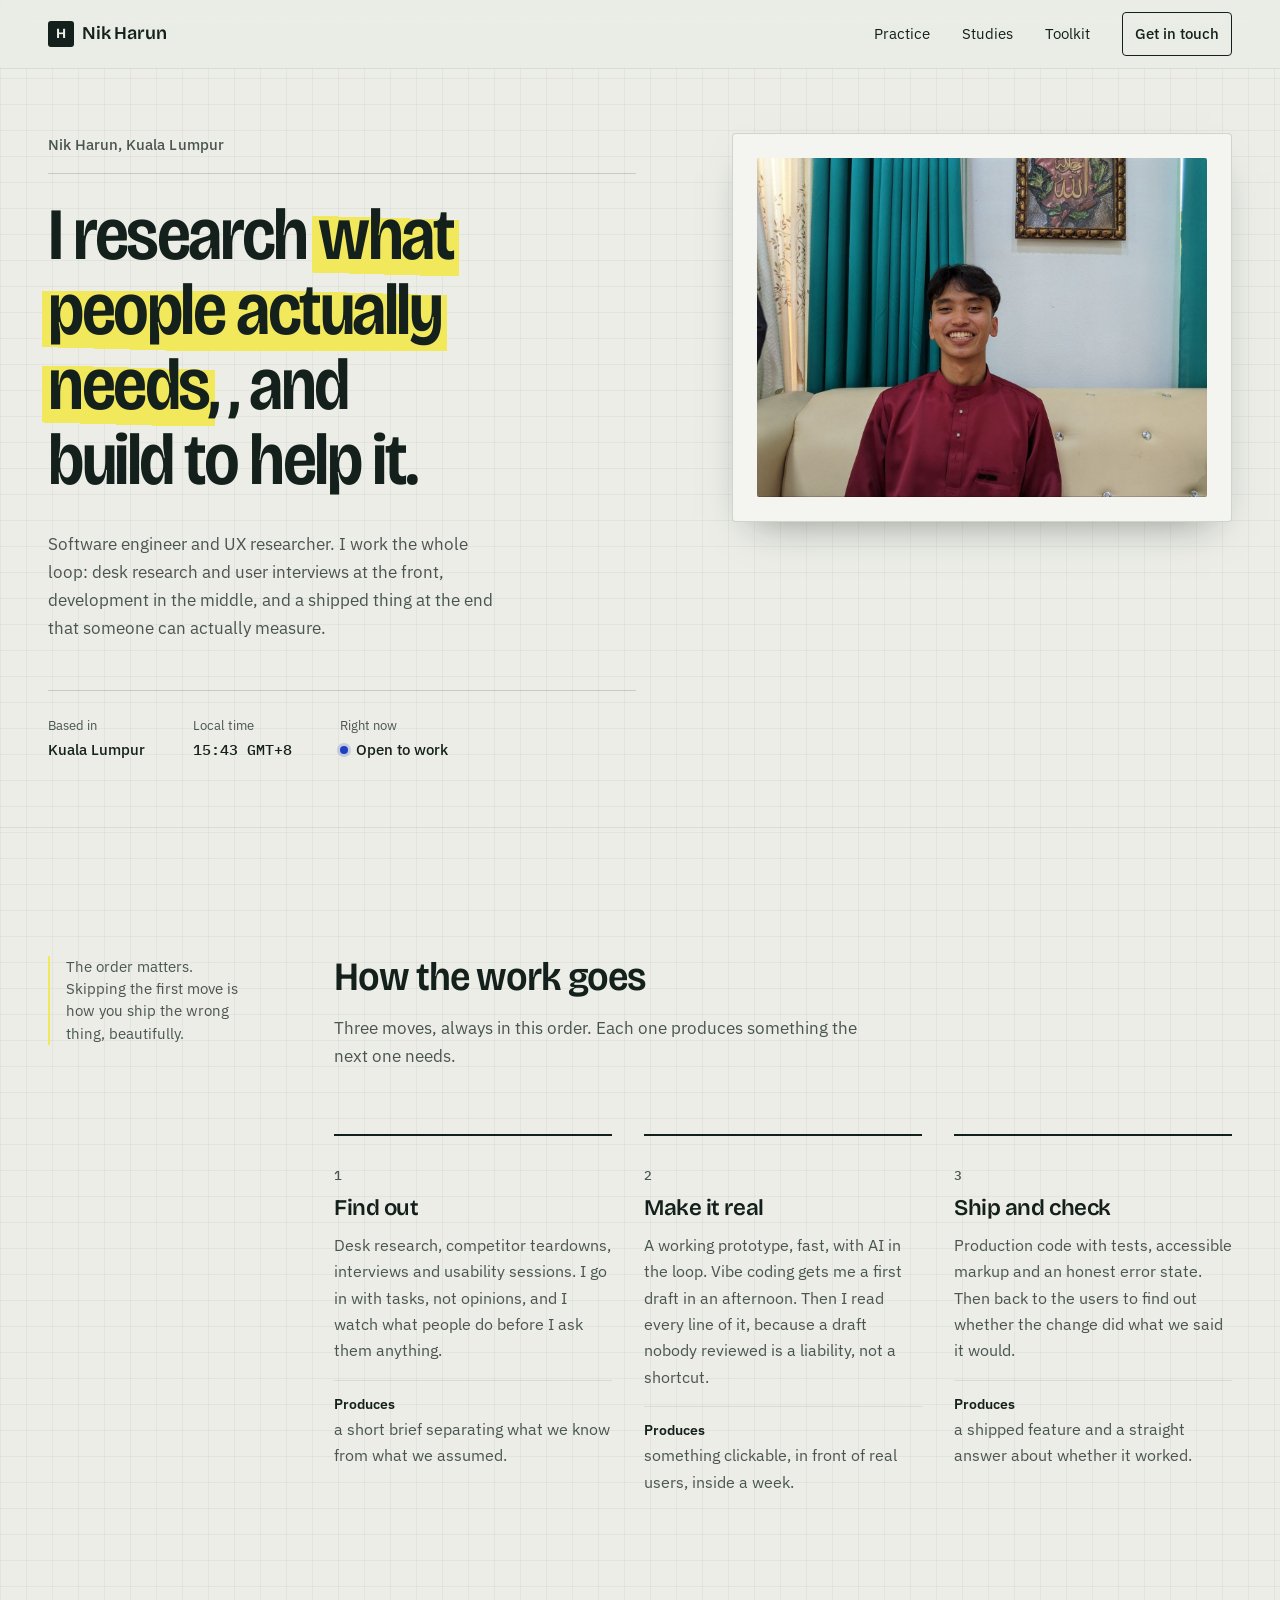
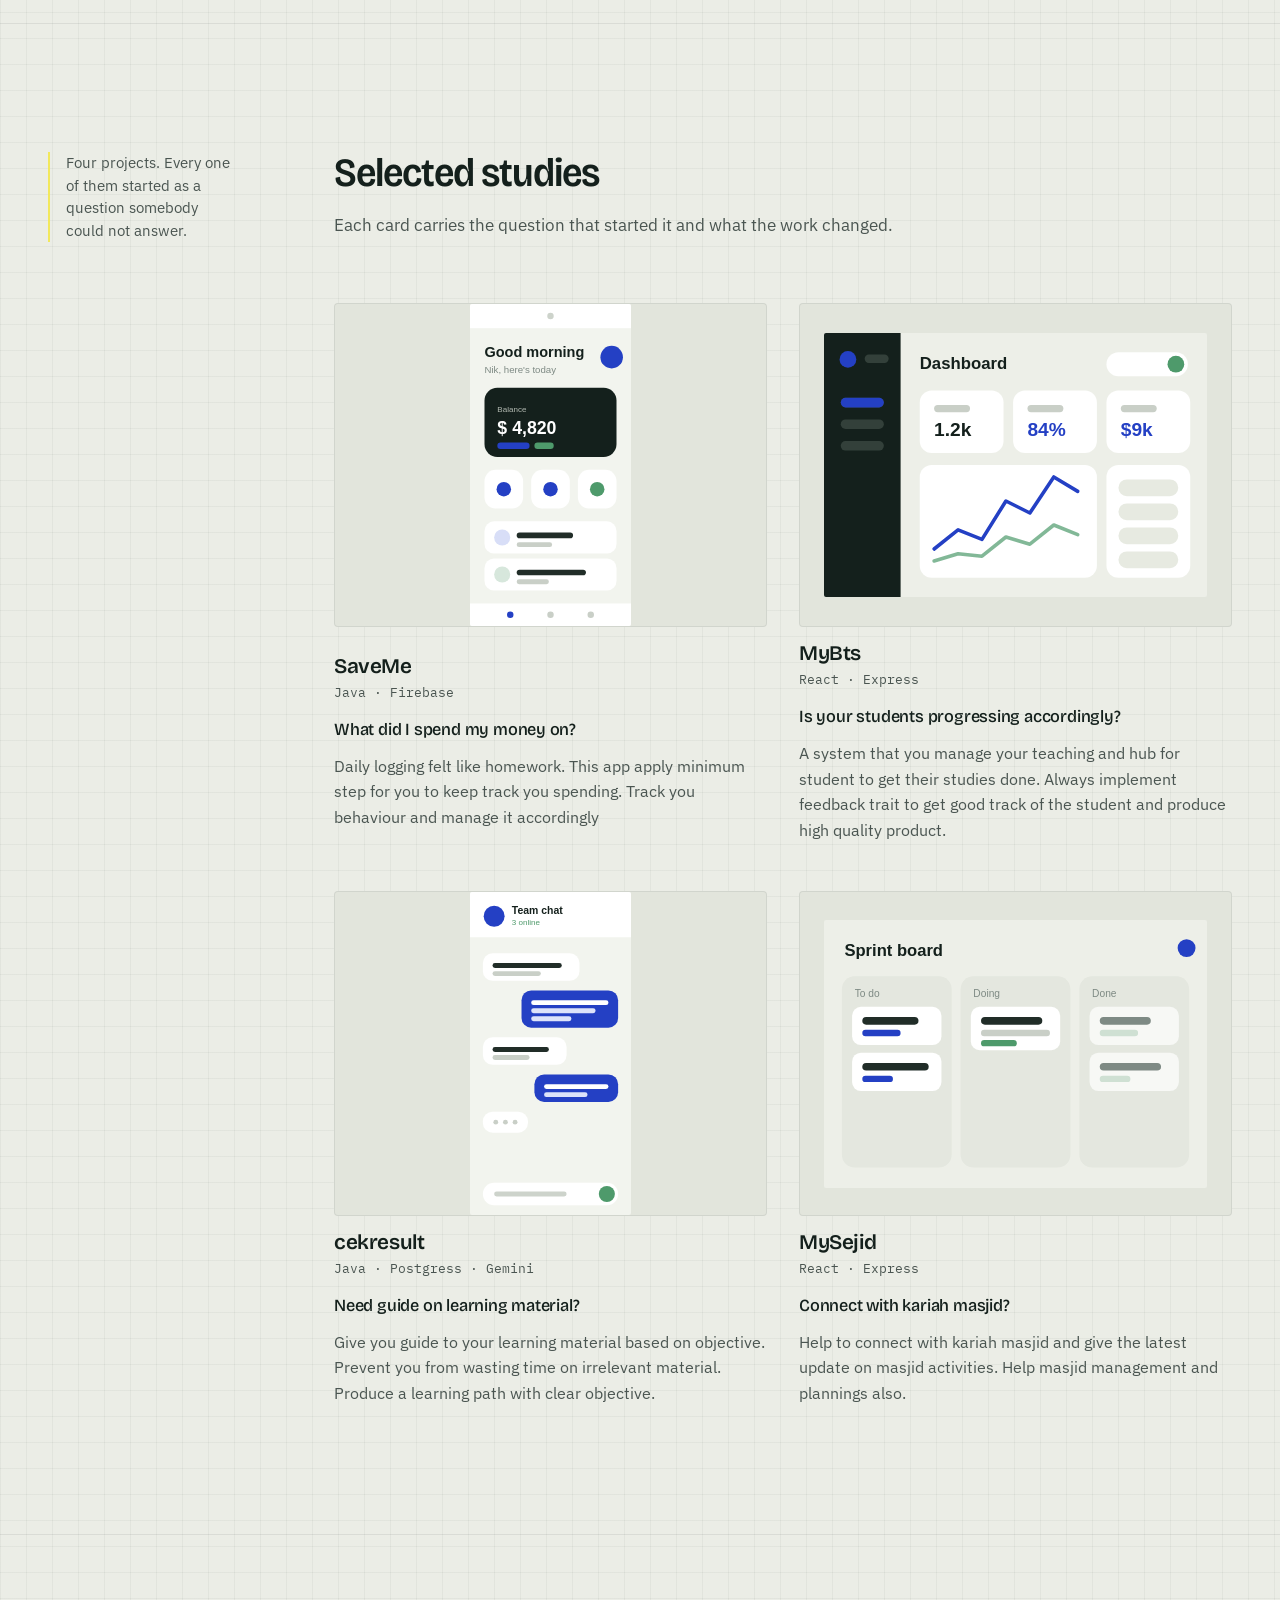
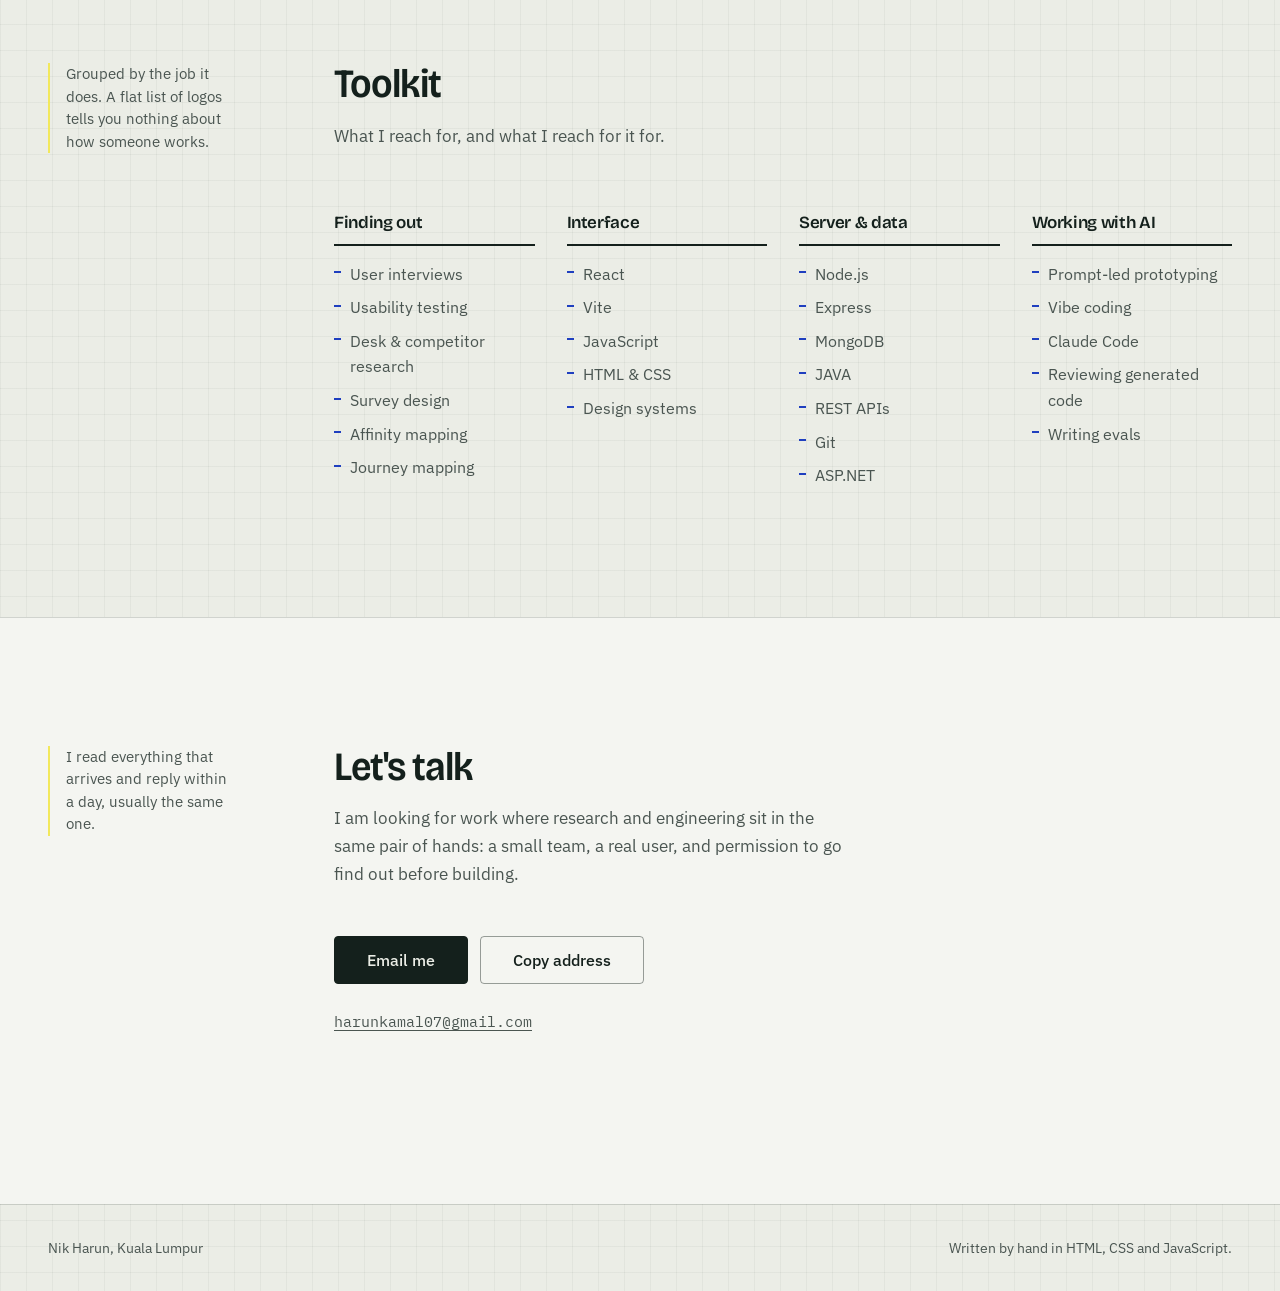
==== index.html @ 9a6a3e5a "first commit" ====
<!DOCTYPE html>
<html lang="en">
<head>
<meta charset="UTF-8" />
<meta name="viewport" content="width=device-width, initial-scale=1" />
<title>Nik Harun — software engineer and UX researcher</title>
<meta name="description" content="Nik Harun, Kuala Lumpur. I research what people actually needs, and build to help it. Web and UX research, React and Node engineering, AI-assisted prototyping." />
<meta name="theme-color" content="#ebede6" media="(prefers-color-scheme: light)" />
<meta name="theme-color" content="#131a18" media="(prefers-color-scheme: dark)" />

<meta property="og:type" content="website" />
<meta property="og:title" content="Nik Harun — software engineer and UX researcher" />
<meta property="og:description" content="I research what people actually needs, and build to help it. Kuala Lumpur." />

<link rel="icon" href="data:image/svg+xml,%3Csvg xmlns='http://www.w3.org/2000/svg' viewBox='0 0 32 32'%3E%3Crect width='32' height='32' rx='5' fill='%2314201c'/%3E%3Crect x='5' y='16' width='22' height='7' fill='%23f2e85c'/%3E%3Cpath d='M8 22V9m0 0h5.5a4 4 0 0 1 0 8H8' stroke='%23ebede6' stroke-width='2.6' fill='none' stroke-linecap='round' stroke-linejoin='round'/%3E%3C/svg%3E" />

<link rel="preconnect" href="https://fonts.googleapis.com" />
<link rel="preconnect" href="https://fonts.gstatic.com" crossorigin />
<link href="https://fonts.googleapis.com/css2?family=Bricolage+Grotesque:opsz,wdth,wght@12..96,75..100,400..800&family=IBM+Plex+Mono:wght@400;500&family=IBM+Plex+Sans:wght@400;500;600&display=swap" rel="stylesheet" />
<link rel="stylesheet" href="styles.css" />
<script>document.documentElement.classList.add('js')</script>
</head>

<body>
<a class="skip" href="#main">Skip to content</a>

<header class="masthead">
  <a class="masthead__name" href="#top">
    <span class="masthead__initial" aria-hidden="true">H</span>
    Nik Harun
  </a>
  <nav class="masthead__nav" aria-label="Sections">
    <a href="#practice">Practice</a>
    <a href="#studies">Studies</a>
    <a href="#toolkit">Toolkit</a>
    <a class="masthead__cta" href="#contact">Get in touch</a>
  </nav>
</header>

<main id="main">

  <!-- ─────────────────────────  HERO  ───────────────────────── -->
  <section class="hero" id="top">
    <div class="shell hero__shell">

      <div class="hero__lede">
        <p class="hero__who">Nik Harun, Kuala Lumpur</p>

        <h1 class="hero__line">
          I research
          <span class="mark" id="mark">what people actually needs</span>,
          , and build to help it.
        </h1>

        <p class="hero__sub">
          Software engineer and UX researcher. I work the whole loop: desk research and
          user interviews at the front, development in the middle, and a shipped thing
          at the end that someone can actually measure.
        </p>

        <div class="status" role="group" aria-label="Current status">
          <p class="status__item">
            <span class="status__k">Based in</span>
            <span class="status__v">Kuala Lumpur</span>
          </p>
          <p class="status__item">
            <span class="status__k">Local time</span>
            <span class="status__v num" id="clock">—</span>
          </p>
          <p class="status__item">
            <span class="status__k">Right now</span>
            <span class="status__v"><span class="dot" aria-hidden="true"></span>Open to work</span>
          </p>
        </div>
      </div>

      <!-- The characteristic artifact: a screen with the researcher's notes still on it -->
      <figure class="artifact">
        <div class="artifact__frame">
          <img src="assets/nikharun.jpg" alt="Myself" />
          <!-- <span class="pin pin--1" aria-hidden="true">1</span>
          <span class="pin pin--2" aria-hidden="true">2</span> -->
        </div>
        <!-- <figcaption class="artifact__notes">
          <p class="artifact__note"><b>1</b> Having clear objective. AI help me out through it</p>
          <p class="artifact__note"><b>2</b> Be bold.</p>
          <p class="artifact__src">Not a quiter.</p>
        </figcaption> -->
      </figure>

    </div>
  </section>

  <!-- ─────────────────────────  PRACTICE  ───────────────────────── -->
  <section class="band" id="practice">
    <div class="shell band__shell">
      <aside class="rail">
        <p class="rail__note">The order matters. Skipping the first move is how you ship the wrong thing, beautifully.</p>
      </aside>

      <div class="band__body">
        <h2 class="h2">How the work goes</h2>
        <p class="band__intro">Three moves, always in this order. Each one produces something the next one needs.</p>

        <ol class="moves">
          <li class="move">
            <span class="move__n" aria-hidden="true">1</span>
            <h3 class="move__h">Find out</h3>
            <p>
              Desk research, competitor teardowns, interviews and usability sessions. I go in
              with tasks, not opinions, and I watch what people do before I ask them anything.
            </p>
            <p class="move__out"><b>Produces</b> a short brief separating what we know from what we assumed.</p>
          </li>

          <li class="move">
            <span class="move__n" aria-hidden="true">2</span>
            <h3 class="move__h">Make it real</h3>
            <p>
              A working prototype, fast, with AI in the loop. Vibe coding gets me a first draft
              in an afternoon. Then I read every line of it, because a draft nobody reviewed is
              a liability, not a shortcut.
            </p>
            <p class="move__out"><b>Produces</b> something clickable, in front of real users, inside a week.</p>
          </li>

          <li class="move">
            <span class="move__n" aria-hidden="true">3</span>
            <h3 class="move__h">Ship and check</h3>
            <p>
              Production code with tests, accessible markup and an honest error state. Then back
              to the users to find out whether the change did what we said it would.
            </p>
            <p class="move__out"><b>Produces</b> a shipped feature and a straight answer about whether it worked.</p>
          </li>
        </ol>
      </div>
    </div>
  </section>

  <!-- ─────────────────────────  STUDIES  ───────────────────────── -->
  <section class="band band--studies" id="studies">
    <div class="shell band__shell">
      <aside class="rail">
        <p class="rail__note">Four projects. Every one of them started as a question somebody could not answer.</p>
      </aside>

      <div class="band__body">
        <h2 class="h2">Selected studies</h2>
        <p class="band__intro">Each card carries the question that started it and what the work changed.</p>

        <div class="studies">

          <article class="study">
            <div class="study__shot"><img src="assets/ui-mobile.svg" alt="Fintrack mobile app, a weekly spending review screen." loading="lazy" /></div>
            <div class="study__text">
              <h3 class="study__h">SaveMe</h3>
              <p class="study__stack num">Java · Firebase</p>
              <p class="study__q">What did I spend my money on?</p>
              <p class="study__a">
                Daily logging felt like homework. This app apply minimum step for you to keep track you spending. Track you behaviour and manage it accordingly  
                </p>
            </div>
          </article>

          <article class="study">
            <div class="study__shot"><img src="assets/ui-dashboard.svg" alt="Pulse operations dashboard with a sidebar and status panels." loading="lazy" /></div>
            <div class="study__text">
              <h3 class="study__h">MyBts</h3>
              <p class="study__stack num">React · Express</p>
              <p class="study__q">Is your students progressing accordingly?</p>
              <p class="study__a">A system that you manage your teaching and hub for student to get their studies done.
                Always implement feedback trait to get good track of the student and produce high quality product.
              </p>
            </div>
          </article>

          <article class="study">
            <div class="study__shot"><img src="assets/ui-chat.svg" alt="Nimbus team chat, showing a channel and message threads." loading="lazy" /></div>
            <div class="study__text">
              <h3 class="study__h">cekresult</h3>
              <p class="study__stack num">Java · Postgress · Gemini</p>
              <p class="study__q">Need guide on learning material?</p>
              <p class="study__a">Give you guide to your learning material based on objective.
                Prevent you from wasting time on irrelevant material. Produce a learning path with clear objective.</p>
            </div>
          </article>

          <article class="study">
            <div class="study__shot"><img src="assets/ui-kanban.svg" alt="Sprintly sprint board with three columns of task cards." loading="lazy" /></div>
            <div class="study__text">
              <h3 class="study__h">MySejid</h3>
              <p class="study__stack num">React · Express</p>
              <p class="study__q">Connect with kariah masjid?</p>
              <p class="study__a">
                Help to connect with kariah masjid and give the latest update on masjid activities. Help masjid management and plannings also.
              </p>
            </div>
          </article>

          <!-- <article class="study">
            <div class="study__shot"><img src="assets/ui-analytics.svg" alt="Insight analytics screen with charts and summary tiles." loading="lazy" /></div>
            <div class="study__text">
              <h3 class="study__h">Insight</h3>
              <p class="study__stack num">Next.js · Charts</p>
              <p class="study__q">Can someone who is not an analyst read this in ten seconds?</p>
              <p class="study__a">Not from the chart alone. Every chart now carries a plain sentence above it saying what changed, with the chart there to back it up.</p>
            </div>
          </article>

          <article class="study">
            <div class="study__shot"><img src="assets/ui-auth.svg" alt="Gatekeeper sign-in screen on a dark background." loading="lazy" /></div>
            <div class="study__text">
              <h3 class="study__h">Gatekeeper</h3>
              <p class="study__stack num">PHP · JWT</p>
              <p class="study__q">Where do people give up trying to sign in?</p>
              <p class="study__a">At an error that said "invalid credentials" for six different failures. Each one now says what went wrong and what to do next.</p>
            </div>
          </article>

          <article class="study">
            <div class="study__shot"><img src="assets/ui-code.svg" alt="Devlog build pipeline output in a code editor." loading="lazy" /></div>
            <div class="study__text">
              <h3 class="study__h">Devlog</h3>
              <p class="study__stack num">Node · CI</p>
              <p class="study__q">What do you need at 2am when a build breaks?</p>
              <p class="study__a">The failing step, and nothing else. Failures now open first and the passing log stays collapsed until you ask for it.</p>
            </div>
          </article>

          <article class="study">
            <div class="study__shot"><img src="assets/ui-store.svg" alt="Kirana storefront with a product grid and a cart." loading="lazy" /></div>
            <div class="study__text">
              <h3 class="study__h">Kirana</h3>
              <p class="study__stack num">MERN</p>
              <p class="study__q">What stops a first-time buyer at checkout?</p>
              <p class="study__a">Shipping cost, arriving as a surprise on the last step. It now shows on the product page, before anything goes in the cart.</p>
            </div>
          </article> -->

        </div>
      </div>
    </div>
  </section>

  <!-- ─────────────────────────  TOOLKIT  ───────────────────────── -->
  <section class="band" id="toolkit">
    <div class="shell band__shell">
      <aside class="rail">
        <p class="rail__note">Grouped by the job it does. A flat list of logos tells you nothing about how someone works.</p>
      </aside>

      <div class="band__body">
        <h2 class="h2">Toolkit</h2>
        <p class="band__intro">What I reach for, and what I reach for it for.</p>

        <div class="kit">
          <section class="kit__group">
            <h3 class="kit__h">Finding out</h3>
            <ul class="kit__list">
              <li>User interviews</li><li>Usability testing</li><li>Desk &amp; competitor research</li>
              <li>Survey design</li><li>Affinity mapping</li><li>Journey mapping</li>
            </ul>
          </section>

          <section class="kit__group">
            <h3 class="kit__h">Interface</h3>
            <ul class="kit__list">
              <li>React</li><li>Vite</li><li>JavaScript</li><li>HTML &amp; CSS</li>
              <li>Design systems</li>
            </ul>
          </section>

          <section class="kit__group">
            <h3 class="kit__h">Server &amp; data</h3>
            <ul class="kit__list">
              <li>Node.js</li><li>Express</li><li>MongoDB</li><li>JAVA</li>
              <li>REST APIs</li><li>Git</li><li>ASP.NET</li>
            </ul>
          </section>

          <section class="kit__group">
            <h3 class="kit__h">Working with AI</h3>
            <ul class="kit__list">
              <li>Prompt-led prototyping</li><li>Vibe coding</li><li>Claude Code</li>
              <li>Reviewing generated code</li><li>Writing evals</li>
            </ul>
          </section>
        </div>
      </div>
    </div>
  </section>

  <!-- ─────────────────────────  CONTACT  ───────────────────────── -->
  <section class="band band--contact" id="contact">
    <div class="shell band__shell">
      <aside class="rail">
        <p class="rail__note">I read everything that arrives and reply within a day, usually the same one.</p>
      </aside>

      <div class="band__body">
        <h2 class="h2">Let's talk</h2>
        <p class="band__intro contact__intro">
          I am looking for work where research and engineering sit in the same pair of hands:
          a small team, a real user, and permission to go find out before building.
        </p>

        <div class="contact__row">
          <a class="btn" href="mailto:harunkamal07@gmail.com?subject=Hello%20Nik">Email me</a>
          <button class="btn btn--ghost" type="button" id="copyEmail" data-email="harunkamal07@gmail.com">
            <span id="copyLabel">Copy address</span>
          </button>
        </div>

        <p class="contact__addr num"><a href="mailto:harunkamal07@gmail.com">harunkamal07@gmail.com</a></p>
        <p class="contact__live" role="status" aria-live="polite" id="copyStatus"></p>
      </div>
    </div>
  </section>

</main>

<footer class="foot">
  <div class="shell foot__shell">
    <p>Nik Harun, Kuala Lumpur</p>
    <p>Written by hand in HTML, CSS and JavaScript.</p>
  </div>
</footer>

<script src="script.js"></script>
</body>
</html>
---- styles.css ----
/* ============================================================
   Nik Harun — portfolio
   Concept: a research dossier on graph paper. Ink, a blue pen,
   and one yellow highlighter that only ever marks the thing
   that matters. Free scrolling, one orchestrated moment.
   ============================================================ */

/* ---------- tokens ---------- */
:root {
  color-scheme: light dark;

  --paper:    #ebede6;
  --paper-2:  #f4f5f1;
  --paper-3:  #e2e5dc;
  --ink:      #14201c;
  --ink-2:    #4a5551;
  --pen:      #1f3fbf;
  --marker:   #f2e85c;
  --rule:     rgba(20, 32, 28, .16);
  --rule-2:   rgba(20, 32, 28, .08);
  --grid:     rgba(20, 32, 28, .045);
  --mount:    #e2e5dc;
  --shadow:   0 18px 40px -22px rgba(20, 32, 28, .5);

  --ff-display: "Bricolage Grotesque", "Helvetica Neue", Arial, sans-serif;
  --ff-body: "IBM Plex Sans", system-ui, -apple-system, Segoe UI, sans-serif;
  --ff-mono: "IBM Plex Mono", ui-monospace, SFMono-Regular, Menlo, monospace;

  /* 4/8pt rhythm */
  --s1: 4px;  --s2: 8px;  --s3: 12px; --s4: 16px; --s5: 24px;
  --s6: 32px; --s7: 48px; --s8: 64px; --s9: 96px; --s10: 128px;

  --gutter: clamp(20px, 5vw, 48px);
  --shell: 1200px;
  --radius: 4px;
}

@media (prefers-color-scheme: dark) {
  :root {
    --paper:   #131a18;
    --paper-2: #1b2422;
    --paper-3: #101715;
    --ink:     #e4e8e1;
    --ink-2:   #9aa69f;
    --pen:     #a9baff;
    --rule:    rgba(228, 232, 225, .18);
    --rule-2:  rgba(228, 232, 225, .09);
    --grid:    rgba(228, 232, 225, .04);
    --mount:   #26302c;
    --shadow:  0 18px 40px -22px rgba(0, 0, 0, .8);
  }
}

/* ---------- base ---------- */
*, *::before, *::after { box-sizing: border-box; }

html { -webkit-text-size-adjust: 100%; scroll-behavior: smooth; }
@media (prefers-reduced-motion: reduce) { html { scroll-behavior: auto; } }

body {
  margin: 0;
  background-color: var(--paper);
  background-image:
    linear-gradient(var(--grid) 1px, transparent 1px),
    linear-gradient(90deg, var(--grid) 1px, transparent 1px);
  background-size: 26px 26px;
  color: var(--ink);
  font-family: var(--ff-body);
  font-size: 17px;
  line-height: 1.65;
  font-synthesis-weight: none;
  -webkit-font-smoothing: antialiased;
  overflow-x: hidden;
}

img { max-width: 100%; display: block; height: auto; }
h1, h2, h3 { margin: 0; font-family: var(--ff-display); font-weight: 600; line-height: 1.06; letter-spacing: -.02em; }
p { margin: 0; }
ul, ol { margin: 0; padding: 0; list-style: none; }

a { color: var(--pen); text-decoration-thickness: 1px; text-underline-offset: 3px; }
a:hover { text-decoration-thickness: 2px; }

.num { font-family: var(--ff-mono); font-feature-settings: "tnum" 1; }

:focus-visible {
  outline: 3px solid var(--pen);
  outline-offset: 3px;
  border-radius: 2px;
}

.shell { width: min(100% - (var(--gutter) * 2), var(--shell)); margin-inline: auto; }

section[id] { scroll-margin-top: 84px; }

.skip {
  position: fixed; z-index: 200; top: var(--s3); left: var(--s3);
  background: var(--ink); color: var(--paper);
  font-size: 15px; font-weight: 500;
  padding: var(--s3) var(--s5); border-radius: var(--radius);
  text-decoration: none;
  transform: translateY(-200%);
}
.skip:focus { transform: none; }

/* ---------- the one bold thing: a highlighter swipe ----------
   Laid down as a background so it survives a line break, and cut
   at a slight angle so it reads as a hand holding a marker rather
   than a rectangle. Runs once, when the page settles. */
.mark {
  --swipe: 100%;
  color: #14201c;
  background-image: linear-gradient(
    1.6deg,
    transparent 6%, var(--marker) 6%, var(--marker) 94%, transparent 94%
  );
  background-repeat: no-repeat;
  background-position: 0 92%;
  background-size: var(--swipe) .82em;
  box-decoration-break: clone;
  -webkit-box-decoration-break: clone;
  padding-inline: .08em;
  margin-inline: -.08em;
}
.js .mark { --swipe: 0%; }
.js .mark.is-marked {
  --swipe: 100%;
  transition: background-size .74s cubic-bezier(.22, .85, .25, 1);
}
@media (prefers-reduced-motion: reduce) {
  .js .mark { --swipe: 100%; transition: none; }
}

/* ---------- masthead ---------- */
.masthead {
  position: sticky; top: 0; z-index: 100;
  display: flex; align-items: center; justify-content: space-between;
  gap: var(--s4);
  padding: var(--s3) var(--gutter);
  background: color-mix(in srgb, var(--paper) 86%, transparent);
  backdrop-filter: blur(12px);
  -webkit-backdrop-filter: blur(12px);
  border-bottom: 1px solid var(--rule-2);
}

.masthead__name {
  display: inline-flex; align-items: center; gap: var(--s2);
  min-height: 44px;
  font-family: var(--ff-display); font-weight: 600; font-size: 18px;
  letter-spacing: -.01em;
  color: var(--ink); text-decoration: none;
}
.masthead__initial {
  display: grid; place-items: center;
  width: 26px; height: 26px;
  background: var(--ink); color: var(--paper);
  border-radius: 3px;
  font-size: 14px; font-weight: 700;
}

.masthead__nav { display: flex; align-items: center; gap: var(--s1); }
.masthead__nav a {
  display: inline-flex; align-items: center;
  min-height: 44px; padding: 0 var(--s3);
  font-size: 15px; color: var(--ink); text-decoration: none;
  border-radius: var(--radius);
}
.masthead__nav a:hover { background: var(--paper-3); }
.masthead__nav a:not(.masthead__cta) { display: none; }

.masthead__cta {
  border: 1px solid var(--ink);
  font-weight: 500;
}
.masthead__cta:hover { background: var(--ink) !important; color: var(--paper); }

@media (min-width: 620px) {
  .masthead__nav a:not(.masthead__cta) { display: inline-flex; }
  .masthead__nav { gap: var(--s1); }
  .masthead__cta { margin-left: var(--s2); }
}
@media (min-width: 800px) {
  .masthead__nav { gap: var(--s2); }
  .masthead__cta { margin-left: var(--s3); }
}

/* ---------- hero ---------- */
.hero { padding: var(--s8) 0 var(--s9); }
@media (min-width: 900px) { .hero { padding: var(--s8) 0; } }

.hero__shell { display: grid; gap: var(--s8); }
@media (min-width: 980px) {
  .hero__shell { grid-template-columns: 1.08fr .92fr; gap: var(--s9); align-items: start; }
}

.hero__who {
  font-size: 14.5px; font-weight: 500; letter-spacing: .002em;
  color: var(--ink-2);
  padding-bottom: var(--s4);
  margin-bottom: var(--s5);
  border-bottom: 1px solid var(--rule);
}

.hero__line {
  font-size: clamp(2.35rem, 6.4vw, 4.6rem);
  font-stretch: 88%;
  font-weight: 600;
  line-height: 1.02;
  letter-spacing: -.033em;
  text-wrap: balance;
  max-width: 15ch;
}

.hero__sub {
  margin-top: var(--s6);
  max-width: 46ch;
  font-size: 1.0625rem;
  color: var(--ink-2);
}

.status {
  margin-top: var(--s7);
  display: grid; gap: var(--s4);
  border-top: 1px solid var(--rule);
  padding-top: var(--s5);
}
@media (min-width: 560px) { .status { grid-auto-flow: column; grid-auto-columns: max-content; gap: var(--s7); } }

.status__k {
  display: block;
  font-size: 13px; color: var(--ink-2);
  margin-bottom: 1px;
}
.status__v { display: flex; align-items: center; gap: var(--s2); font-size: 15px; font-weight: 500; }

.dot {
  width: 8px; height: 8px; border-radius: 50%;
  background: var(--pen);
  box-shadow: 0 0 0 3px color-mix(in srgb, var(--pen) 18%, transparent);
  flex: none;
}

/* ---------- hero artifact: a screen with the notes still on it ---------- */
.artifact { margin: 0; }

.artifact__frame {
  position: relative;
  background: var(--paper-2);
  border: 1px solid var(--rule);
  border-radius: var(--radius);
  padding: var(--s5);
  box-shadow: var(--shadow);
}
.artifact__frame img { border-radius: 2px; width: 100%; }

.pin {
  position: absolute;
  display: grid; place-items: center;
  width: 26px; height: 26px;
  background: var(--pen); color: var(--paper);
  border-radius: 50%;
  font-family: var(--ff-mono); font-size: 13px; font-weight: 500;
  box-shadow: 0 0 0 4px color-mix(in srgb, var(--pen) 16%, transparent);
}
.pin--1 { top: 24%; right: 22%; }
.pin--2 { bottom: 26%; left: 30%; }

.artifact__notes {
  margin-top: var(--s5);
  padding-left: var(--s4);
  border-left: 2px solid var(--rule);
  display: grid; gap: var(--s3);
}
.artifact__note { font-size: 15px; color: var(--ink-2); }
.artifact__note b {
  font-family: var(--ff-mono); font-weight: 500;
  color: var(--pen); margin-right: var(--s1);
}
.artifact__src { font-size: 13.5px; font-style: italic; color: var(--ink-2); opacity: .85; }

/* ---------- bands + the margin rail ---------- */
.band { padding: var(--s9) 0; border-top: 1px solid var(--rule-2); }
@media (min-width: 900px) { .band { padding: var(--s10) 0; } }

.band__shell { display: grid; gap: var(--s6); }
@media (min-width: 1080px) {
  .band__shell { grid-template-columns: 190px 1fr; gap: var(--s9); align-items: start; }
}

.rail__note {
  font-size: 14.5px;
  line-height: 1.55;
  color: var(--ink-2);
  padding-left: var(--s4);
  border-left: 2px solid var(--marker);
  max-width: 42ch;
}
@media (min-width: 1080px) {
  .rail { position: sticky; top: 96px; }
  .rail__note { padding-left: var(--s4); }
}

.h2 {
  font-size: clamp(1.65rem, 3.6vw, 2.5rem);
  font-stretch: 92%;
  letter-spacing: -.025em;
}
.band__intro {
  margin-top: var(--s4);
  max-width: 56ch;
  color: var(--ink-2);
}

/* ---------- practice: three moves, a real sequence ---------- */
.moves { margin-top: var(--s8); display: grid; gap: var(--s7); }
@media (min-width: 860px) { .moves { grid-template-columns: repeat(3, 1fr); gap: var(--s6); } }

.move { position: relative; padding-top: var(--s5); border-top: 2px solid var(--ink); }
.move__n {
  font-family: var(--ff-mono); font-size: 13px; font-weight: 500;
  color: var(--ink-2);
}
.move__h { margin: var(--s2) 0 var(--s3); font-size: 1.4rem; letter-spacing: -.02em; }
.move p { color: var(--ink-2); font-size: 16px; }
.move__out {
  margin-top: var(--s4); padding-top: var(--s3);
  border-top: 1px solid var(--rule-2);
  font-size: 15px;
}
.move__out b { font-weight: 600; font-size: 13.5px; color: var(--ink); display: block; margin-bottom: 1px; }

/* ---------- studies ---------- */
.studies { margin-top: var(--s8); display: grid; gap: var(--s7); }
@media (min-width: 760px) { .studies { grid-template-columns: repeat(2, 1fr); gap: var(--s7) var(--s6); } }

.study { display: grid; gap: var(--s4); }

.study__shot {
  position: relative;
  aspect-ratio: 4 / 3;
  background: var(--mount);
  border: 1px solid var(--rule-2);
  border-radius: var(--radius);
  overflow: hidden;
}
.study__shot img {
  position: absolute;
  inset: var(--s5);
  margin: auto;
  width: auto; height: auto;
  max-width: 100%; max-height: 100%;
  border-radius: 2px;
  transition: transform .35s cubic-bezier(.22, .85, .25, 1) , opacity .35s ease;
}

/* Overlay */
.study__shot::after {
  content: "Demo coming soon";
  position: absolute;
  inset: 0;
  display: grid;
  place-items: center;   
  color: #000;
  font-size: 1.2rem;
  font-weight: 500;
  text-shadow: 0 1px 6px rgba(0, 0, 0, .5);
  letter-spacing: .02em;
  opacity: 0;
  transition: opacity .35s ease;
  pointer-events: none;
  z-index: 2;
}

.study:hover .study__shot img { transform: scale(1.025); filter: blur(6px); }

.study:hover .study__shot::after {
  opacity: 1;
}

@media (prefers-reduced-motion: reduce) { .study__shot img, .study__shot::after { transition: none; } }

.study__h { font-size: 1.3rem; letter-spacing: -.02em; }
.study__stack { font-size: 12.5px; color: var(--ink-2); margin-top: var(--s1); }
.study__q {
  margin-top: var(--s4);
  font-family: var(--ff-display); font-weight: 500; font-stretch: 96%;
  font-size: 1.0625rem; line-height: 1.35; letter-spacing: -.012em;
}
.study__a { margin-top: var(--s3); font-size: 15.5px; color: var(--ink-2); }

/* ---------- toolkit ---------- */
.kit { margin-top: var(--s8); display: grid; gap: var(--s7); }
@media (min-width: 620px) { .kit { grid-template-columns: repeat(2, 1fr); gap: var(--s7) var(--s6); } }
@media (min-width: 1080px) { .kit { grid-template-columns: repeat(4, 1fr); } }

.kit__h {
  font-size: 1.0625rem; font-weight: 600;
  padding-bottom: var(--s3);
  border-bottom: 2px solid var(--ink);
}
.kit__list { margin-top: var(--s4); display: grid; gap: var(--s2); }
.kit__list li {
  font-size: 15.5px; color: var(--ink-2);
  padding-left: var(--s4);
  position: relative;
}
.kit__list li::before {
  content: ""; position: absolute; left: 0; top: .62em;
  width: 7px; height: 2px; background: var(--pen);
}

/* ---------- contact ---------- */
.band--contact { background: var(--paper-2); border-top: 1px solid var(--rule); }
.contact__intro { max-width: 52ch; color: var(--ink-2); font-size: 1.0625rem; }

.contact__row { margin-top: var(--s7); display: flex; flex-wrap: wrap; gap: var(--s3); }

.btn {
  display: inline-flex; align-items: center; justify-content: center;
  min-height: 48px; padding: 0 var(--s6);
  background: var(--ink); color: var(--paper);
  border: 1px solid var(--ink); border-radius: var(--radius);
  font-family: var(--ff-body); font-size: 16px; font-weight: 500;
  text-decoration: none; cursor: pointer;
  transition: background .18s ease, color .18s ease;
}
.btn:hover { background: var(--pen); border-color: var(--pen); color: var(--paper); }

.btn--ghost { background: transparent; color: var(--ink); border-color: color-mix(in srgb, var(--ink) 42%, transparent); }
.btn--ghost:hover { background: var(--ink); border-color: var(--ink); color: var(--paper); }

@media (prefers-reduced-motion: reduce) { .btn { transition: none; } }

.contact__addr { margin-top: var(--s4); font-size: 15px; }
.contact__addr a {
  display: inline-flex; align-items: center;
  min-height: 44px;
  color: var(--ink-2);
}
.contact__live {
  margin-top: var(--s3); min-height: 1.4em;
  font-size: 14px; color: var(--pen);
}

/* ---------- footer ---------- */
.foot { border-top: 1px solid var(--rule); padding: var(--s6) 0; }
.foot__shell { display: flex; flex-wrap: wrap; gap: var(--s3) var(--s6); justify-content: space-between; }
.foot p { font-size: 13.5px; color: var(--ink-2); }
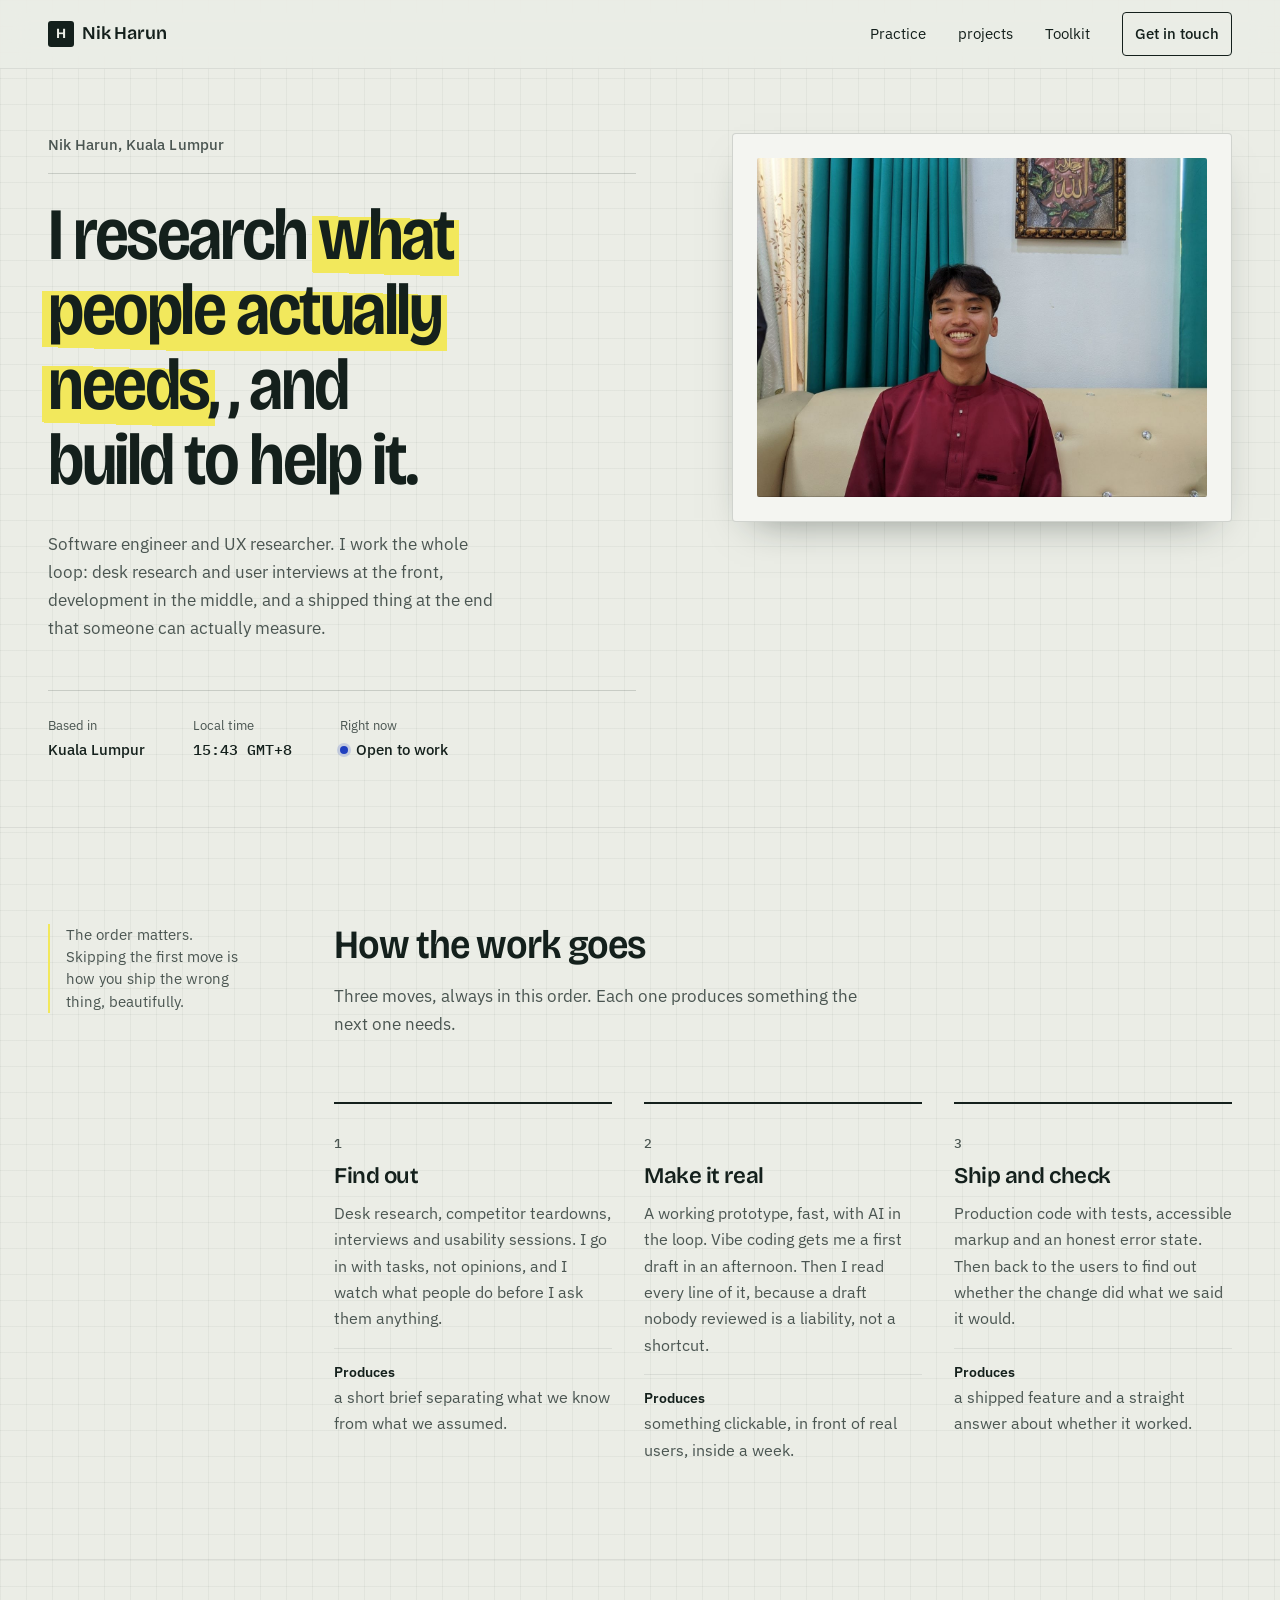
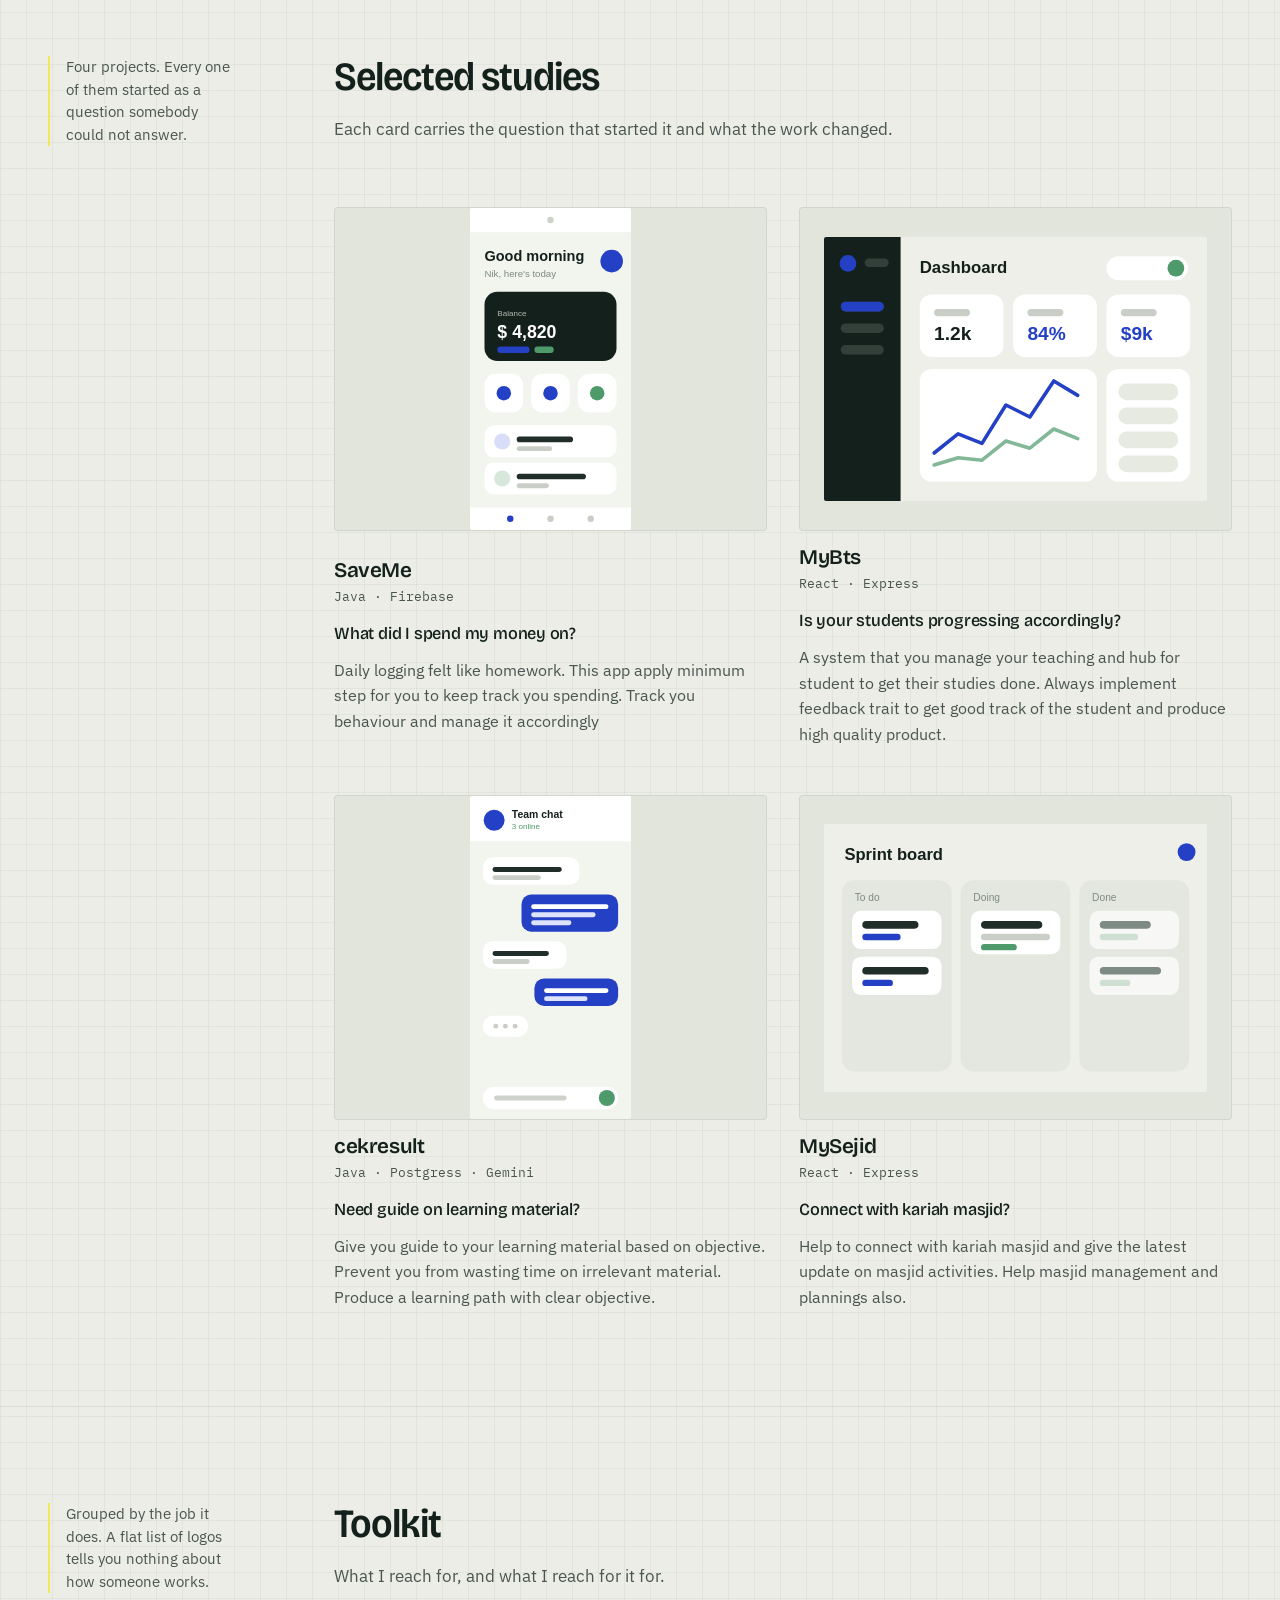
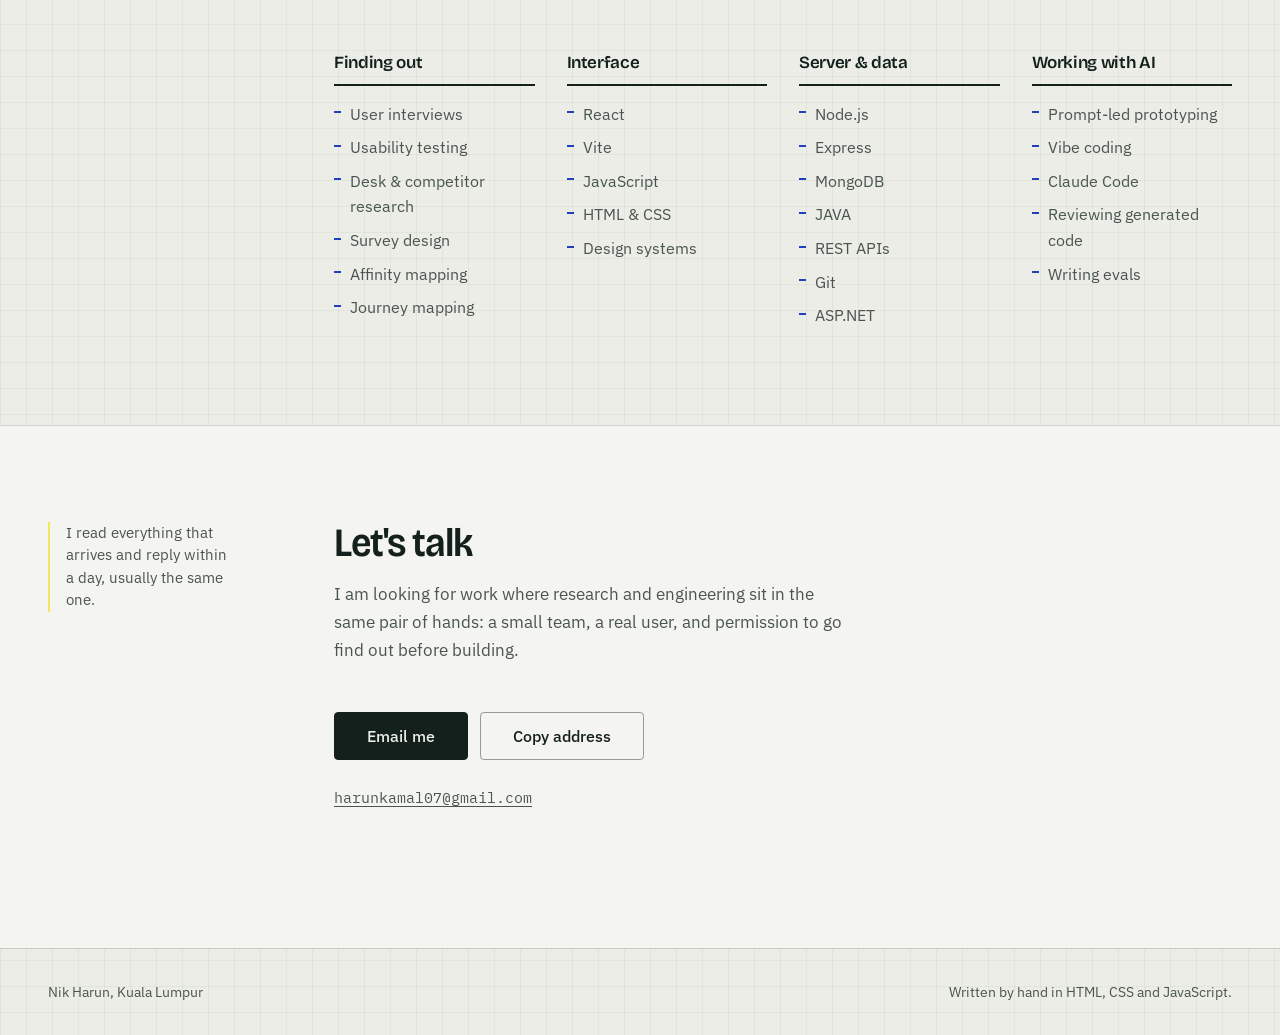
==== commit 984c89d9: "Add new SVG assets for UI components including authentication, chat, analytics, store, kanban, and h" ====
--- a/index.html
+++ b/index.html
@@ -12,7 +12,7 @@
 <meta property="og:title" content="Nik Harun — software engineer and UX researcher" />
 <meta property="og:description" content="I research what people actually needs, and build to help it. Kuala Lumpur." />
 
-<link rel="icon" href="data:image/svg+xml,%3Csvg xmlns='http://www.w3.org/2000/svg' viewBox='0 0 32 32'%3E%3Crect width='32' height='32' rx='5' fill='%2314201c'/%3E%3Crect x='5' y='16' width='22' height='7' fill='%23f2e85c'/%3E%3Cpath d='M8 22V9m0 0h5.5a4 4 0 0 1 0 8H8' stroke='%23ebede6' stroke-width='2.6' fill='none' stroke-linecap='round' stroke-linejoin='round'/%3E%3C/svg%3E" />
+<link rel="icon" href="data:image/svg+xml,%3Csvg xmlns='http://www.w3.org/2000/svg' viewBox='0 0 32 32'%3E%3Crect width='32' height='32' rx='5' fill='%2314201c'/%3E%3Cpath d='M8.5 22V9l15 13V9' stroke='%23ebede6' stroke-width='2.6' fill='none' stroke-linecap='round' stroke-linejoin='round'/%3E%3C/svg%3E" />
 
 <link rel="preconnect" href="https://fonts.googleapis.com" />
 <link rel="preconnect" href="https://fonts.gstatic.com" crossorigin />
@@ -31,7 +31,7 @@
   </a>
   <nav class="masthead__nav" aria-label="Sections">
     <a href="#practice">Practice</a>
-    <a href="#studies">Studies</a>
+    <a href="#studies">projects</a>
     <a href="#toolkit">Toolkit</a>
     <a class="masthead__cta" href="#contact">Get in touch</a>
   </nav>
--- a/styles.css
+++ b/styles.css
@@ -280,7 +280,7 @@
 
 /* ---------- bands + the margin rail ---------- */
 .band { padding: var(--s9) 0; border-top: 1px solid var(--rule-2); }
-@media (min-width: 900px) { .band { padding: var(--s10) 0; } }
+@media (min-width: 900px) { .band { padding: var(--s9) 0; } }
 
 .band__shell { display: grid; gap: var(--s6); }
 @media (min-width: 1080px) {
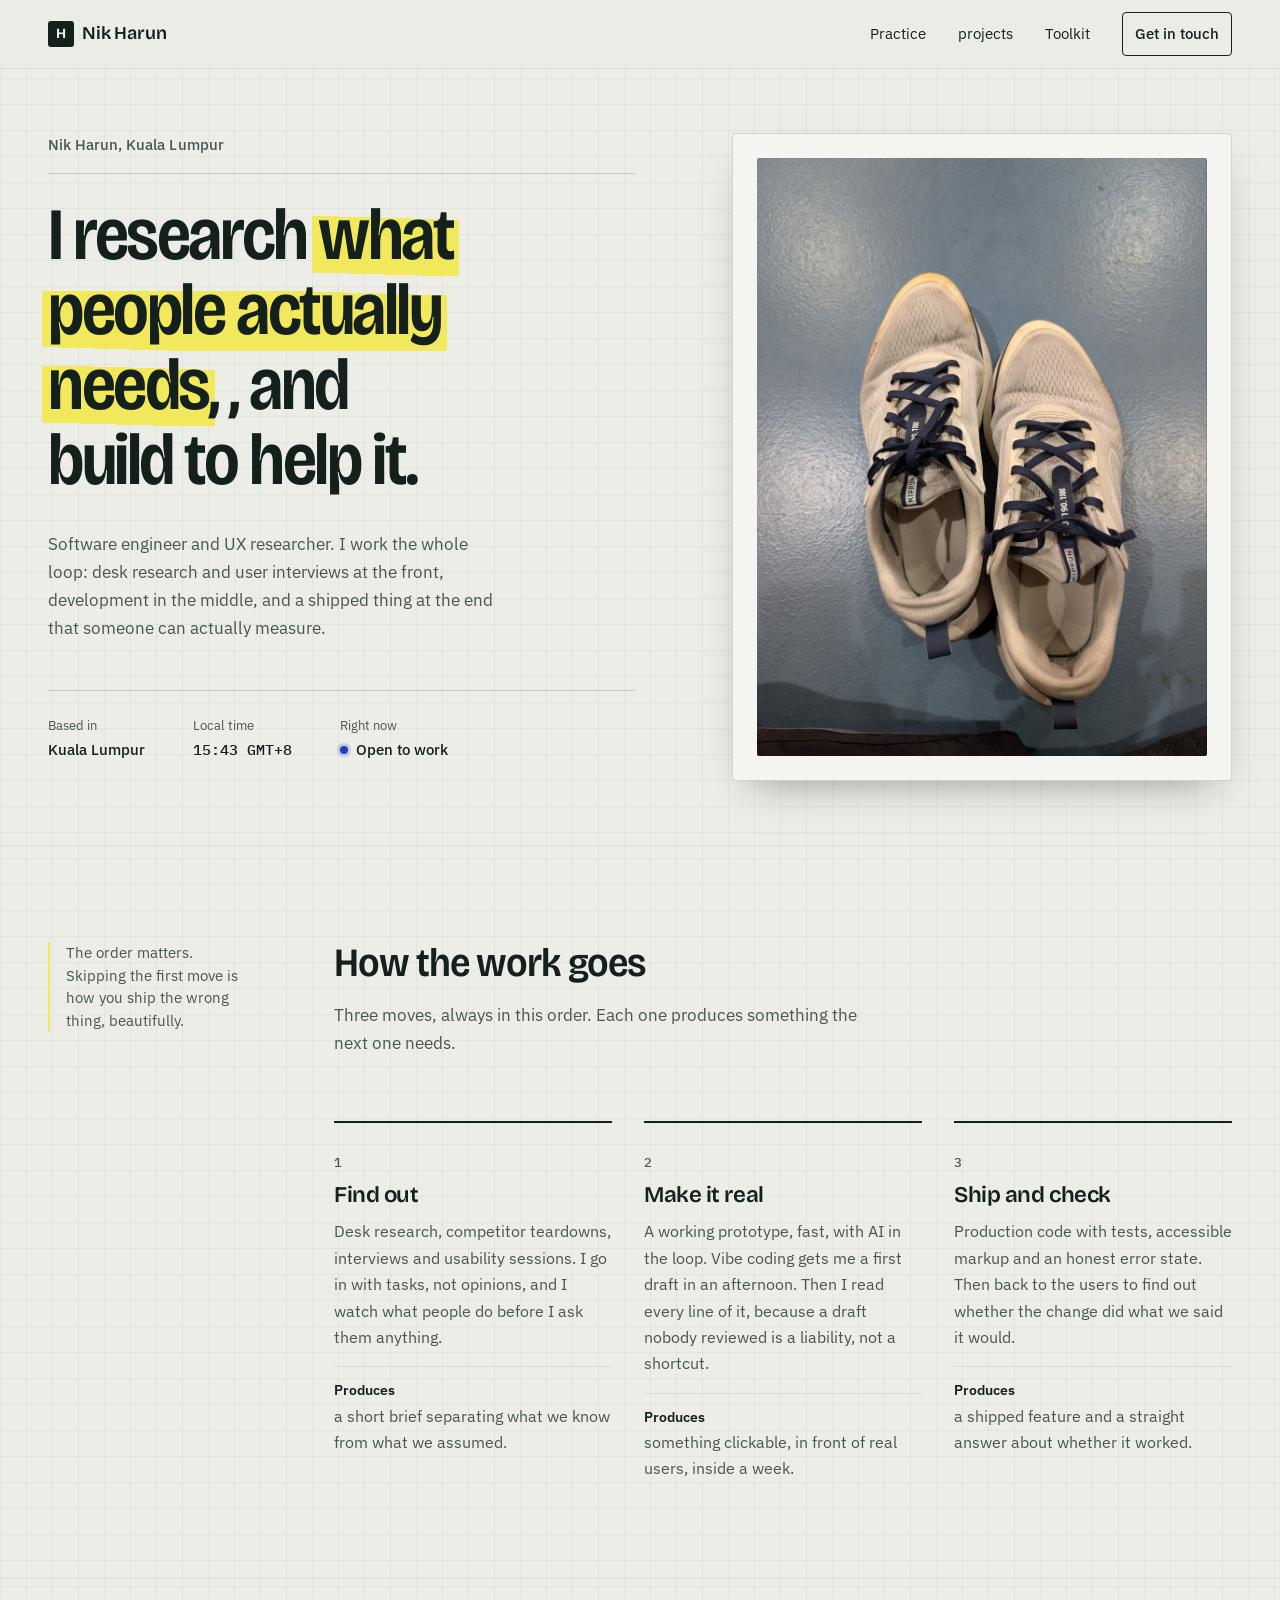
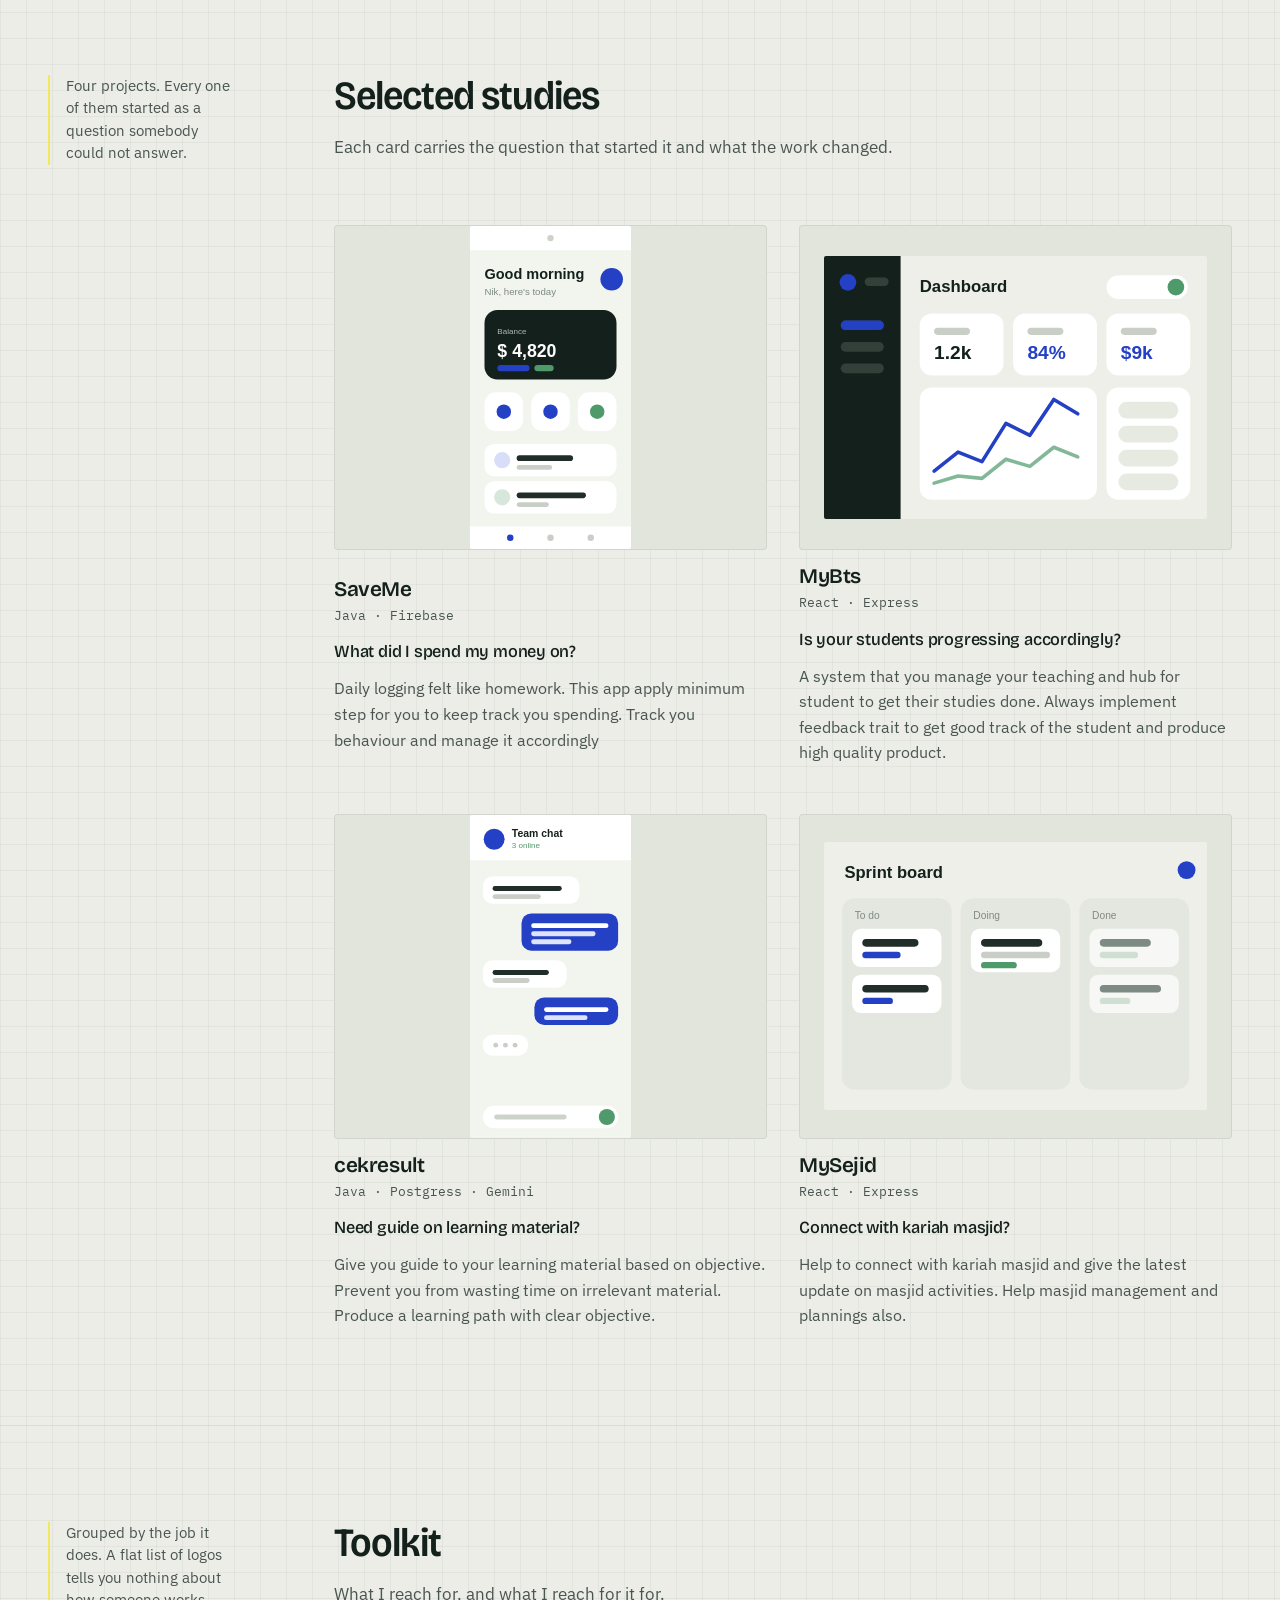
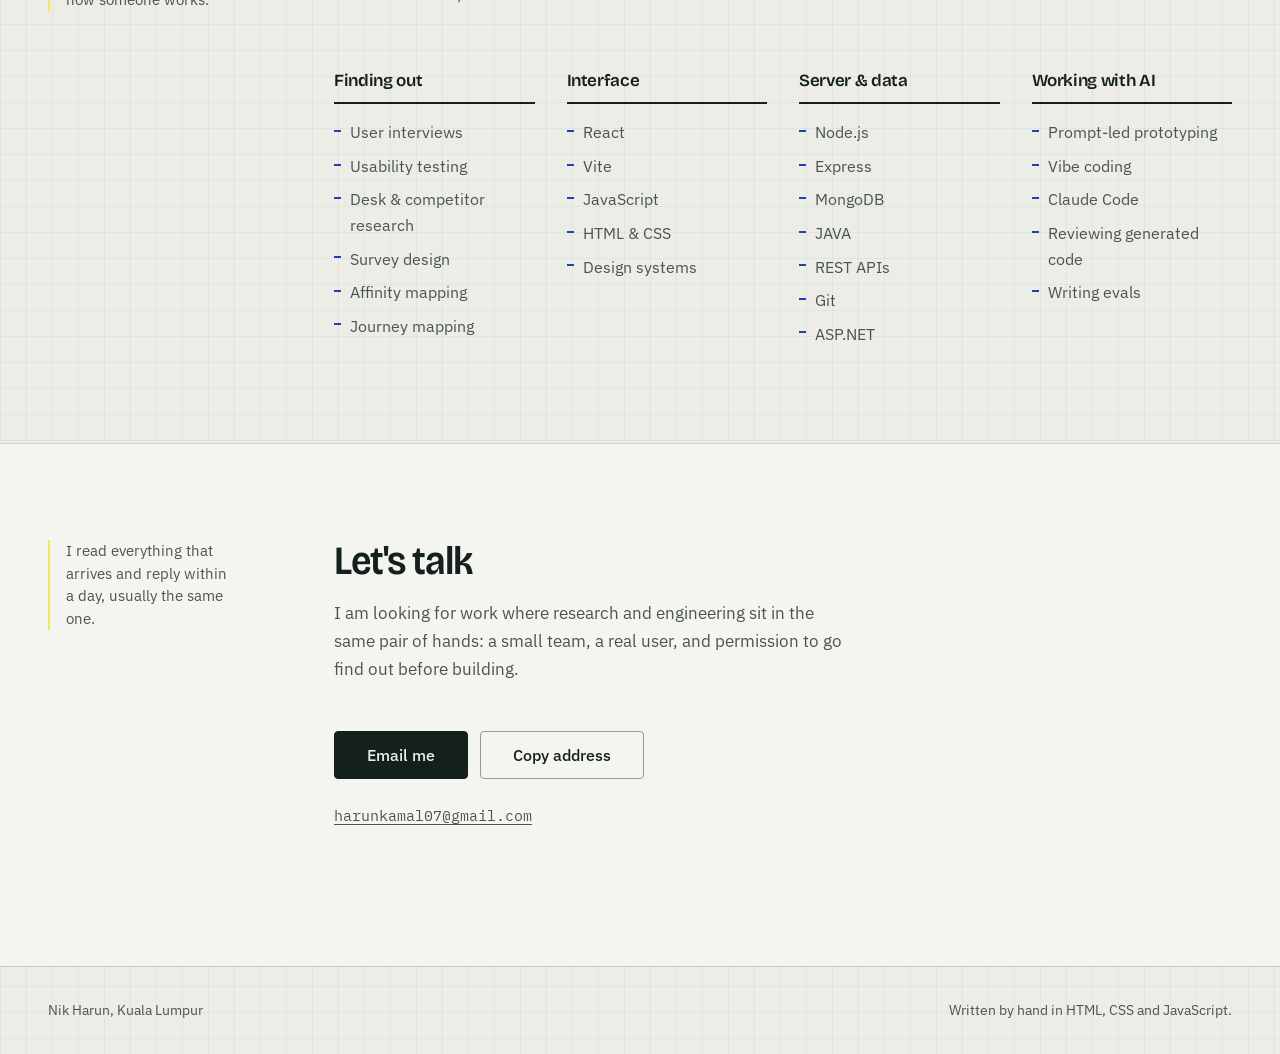
==== commit d19ae04a: "Update profile image in index.html" ====
--- a/index.html
+++ b/index.html
@@ -77,7 +77,7 @@
       <!-- The characteristic artifact: a screen with the researcher's notes still on it -->
       <figure class="artifact">
         <div class="artifact__frame">
-          <img src="assets/nikharun.jpg" alt="Myself" />
+          <img src="assets/photo_2026-09-20_14-07-44.jpg" alt="Myself" />
           <!-- <span class="pin pin--1" aria-hidden="true">1</span>
           <span class="pin pin--2" aria-hidden="true">2</span> -->
         </div>
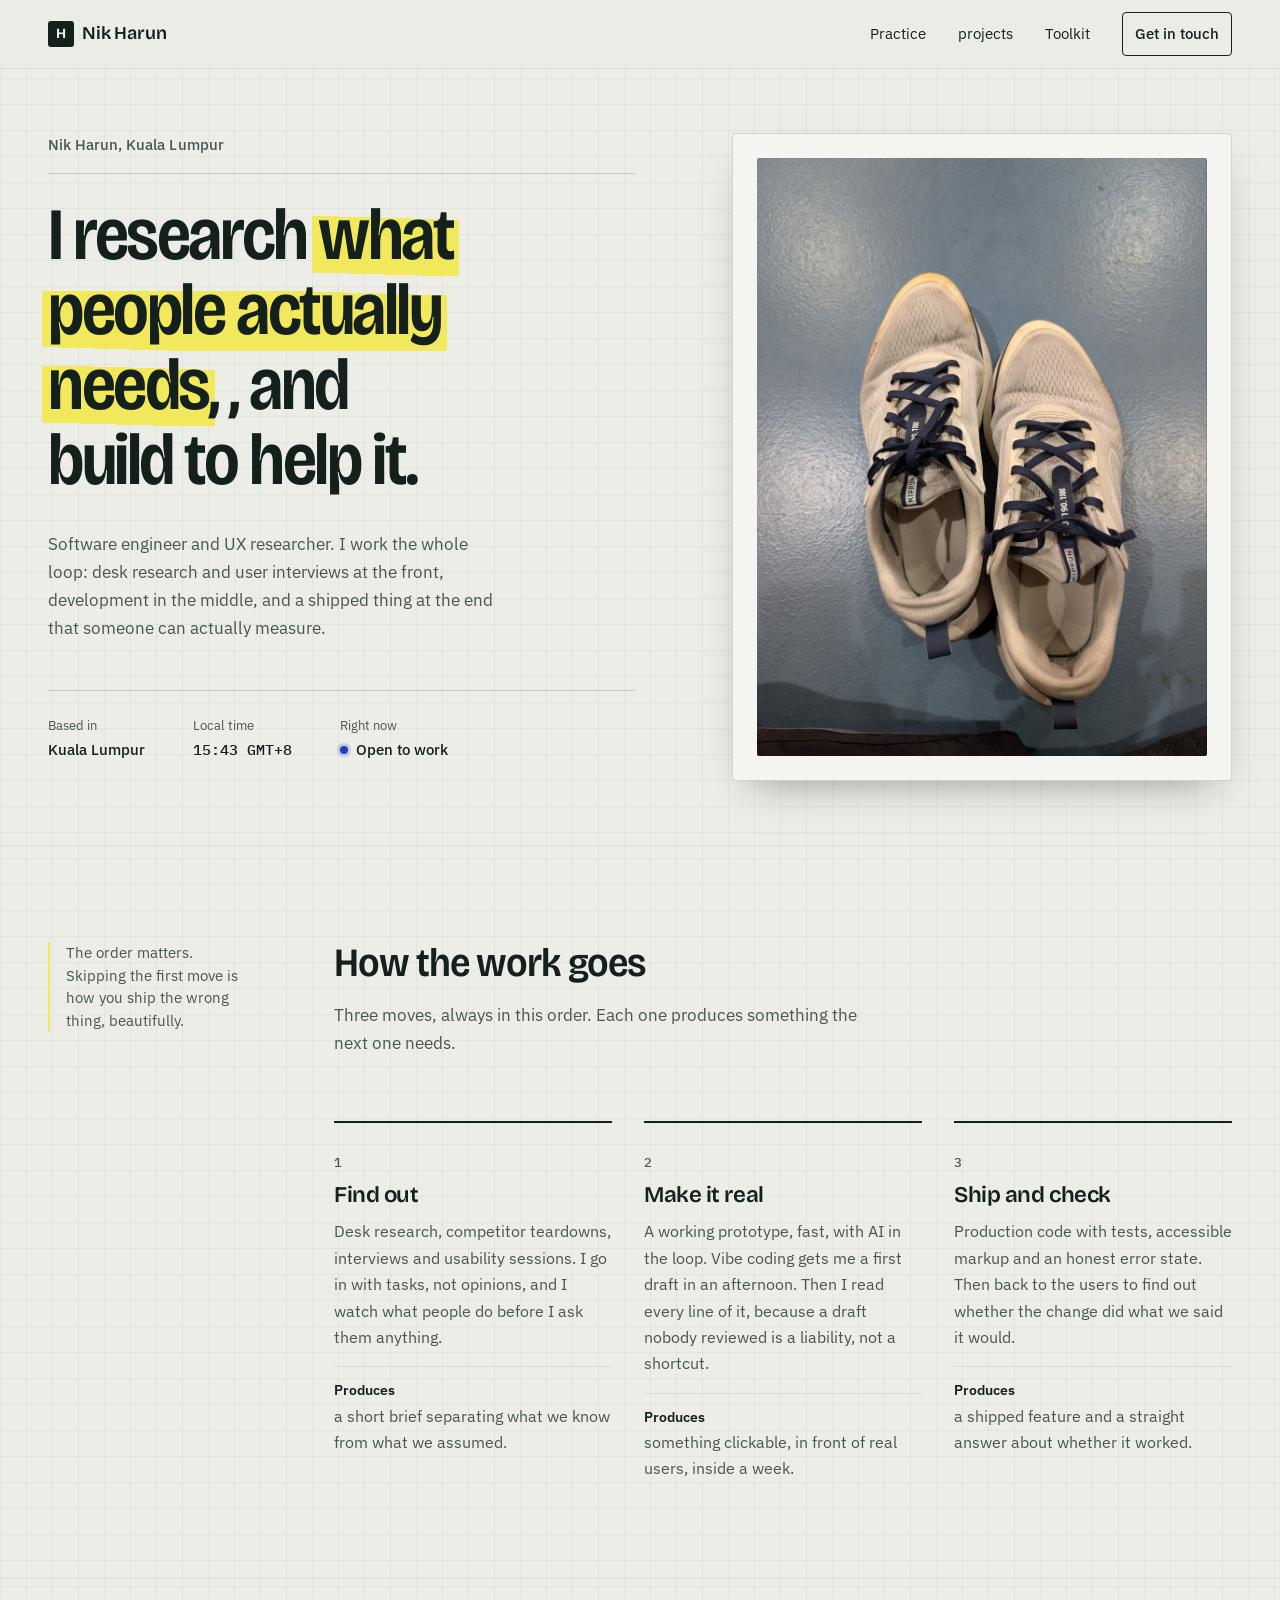
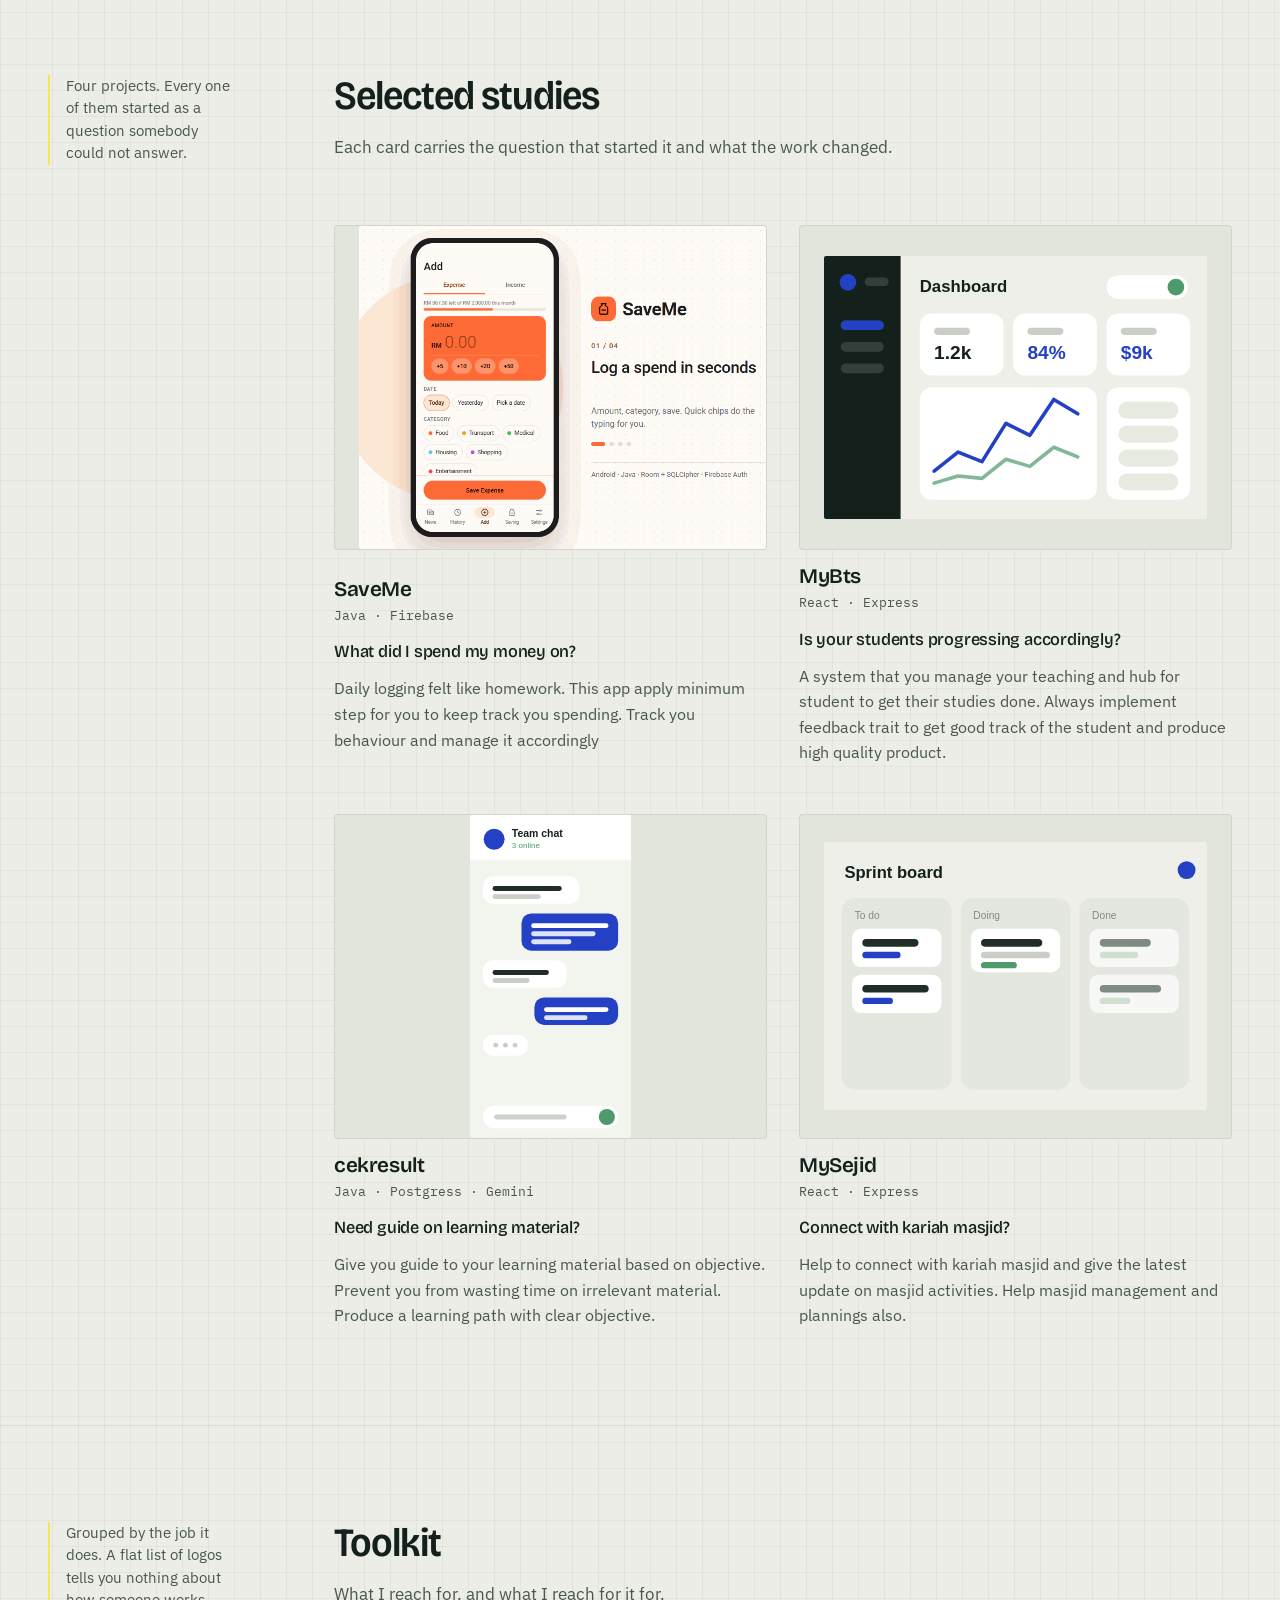
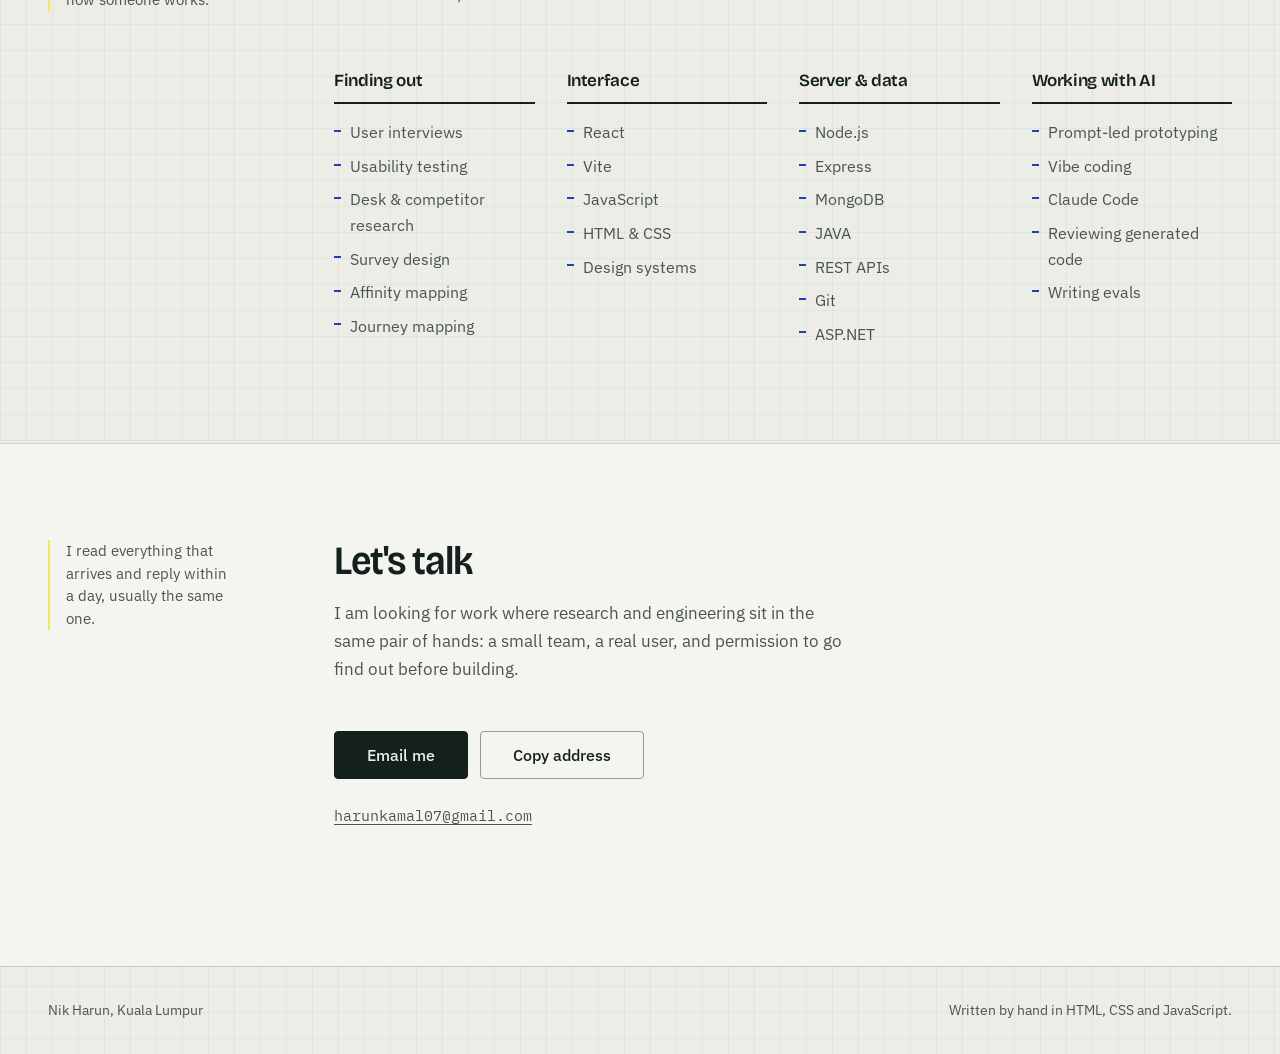
==== commit 6c1ef85f: "Save me demo" ====
--- a/index.html
+++ b/index.html
@@ -152,7 +152,7 @@
         <div class="studies">
 
           <article class="study">
-            <div class="study__shot"><img src="assets/ui-mobile.svg" alt="Fintrack mobile app, a weekly spending review screen." loading="lazy" /></div>
+            <a class="study__link" href="saveme.html" aria-label="SaveMe: view the full demo"><div class="study__shot study__shot--live"><img src="assets/saveme.gif" alt="SaveMe Android app: logging an expense, then the History, Savings and Finance News screens." loading="lazy" /></div></a>
             <div class="study__text">
               <h3 class="study__h">SaveMe</h3>
               <p class="study__stack num">Java · Firebase</p>
--- a/styles.css
+++ b/styles.css
@@ -377,6 +377,11 @@
   opacity: 1;
 }
 
+/* A study with a working demo links to its own page. */
+.study__link { display: block; color: inherit; text-decoration: none; }
+.study__shot--live::after { content: "View full demo →"; }
+.study__link:focus-visible .study__shot::after { opacity: 1; }
+
 @media (prefers-reduced-motion: reduce) { .study__shot img, .study__shot::after { transition: none; } }
 
 .study__h { font-size: 1.3rem; letter-spacing: -.02em; }
